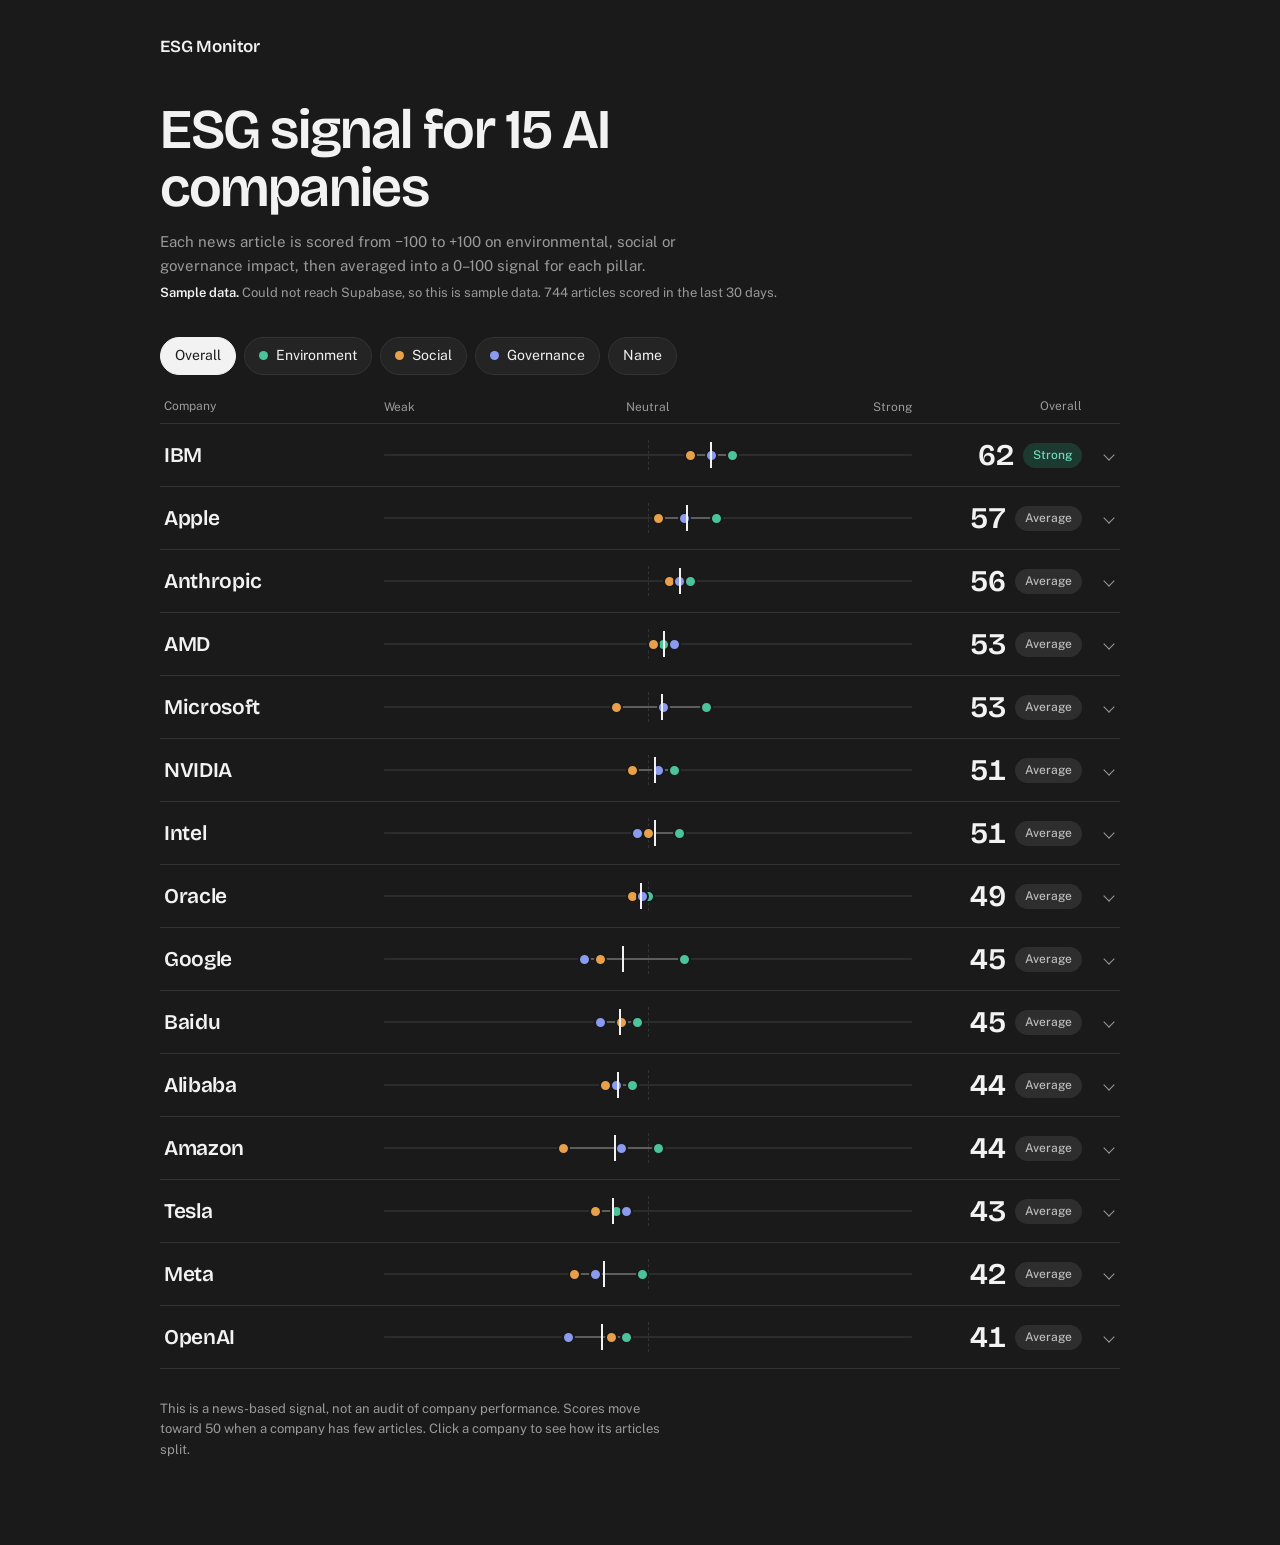
==== docs/index.html @ 1eeaef4a "deploy via pages" ====
<!doctype html>
<html lang="en">
<head>
<meta charset="utf-8">
<meta name="viewport" content="width=device-width, initial-scale=1, viewport-fit=cover">
<title>ESG signal</title>
<link rel="preconnect" href="https://fonts.googleapis.com">
<link rel="preconnect" href="https://fonts.gstatic.com" crossorigin>
<link href="https://fonts.googleapis.com/css2?family=Bricolage+Grotesque:opsz,wght@12..96,400..700&family=Public+Sans:wght@400;500;600&display=swap" rel="stylesheet">
<style>
:root{
  --bg:#1a1a1a;   /* page background */
  --surf:#242424; /* sort pills and row hover */
  --ink:#f2f2f2;  /* main text */
  --mute:#9a9a9a; /* secondary text */
  --line:#333333; /* dividers */
  --track:#2c2c2c;/* empty bar tracks */
  --e:#4cc49a;--s:#e8a04a;--g:#8a9bf0;
  --strong:#6fd9b9;--strong-bg:#1d3a31;--avg:#bdbdbd;--avg-bg:#2e2e2e;--weak:#f09a8a;--weak-bg:#442a2d;
  --neg:#e57a6a;--neu:#4a4a4a;--pos:#4cc49a;
  --display:"Bricolage Grotesque",Georgia,serif;--body:"Public Sans",system-ui,-apple-system,"Segoe UI",sans-serif;
  color-scheme:dark;box-sizing:border-box;
  padding-top:env(safe-area-inset-top,0px);padding-bottom:env(safe-area-inset-bottom,0px);
}

html{scroll-padding-top:env(safe-area-inset-top,0px)}
*{box-sizing:border-box}
body{margin:0;background:var(--bg);color:var(--ink);font:400 15px/1.55 var(--body)}
.wrap{max-width:1000px;margin:0 auto;padding:36px 20px 72px}
.bar{display:flex;justify-content:space-between;align-items:center;margin-bottom:44px}
.brand{font:600 17px var(--display);letter-spacing:-.01em}
button{font:inherit;color:inherit;cursor:pointer}
.ghost{background:none;border:1px solid var(--line);border-radius:8px;padding:6px 12px;color:var(--mute)}
.ghost:hover{color:var(--ink);border-color:var(--mute)}
h1{font:600 clamp(36px,6vw,56px)/1.03 var(--display);letter-spacing:-.025em;margin:0 0 14px;max-width:16ch}
.lede{margin:0 0 6px;max-width:58ch;color:var(--mute)}
.status{margin:0 0 34px;font-size:13px;color:var(--mute)}
.status b{font-weight:600;color:var(--ink)}
.sorts{display:flex;flex-wrap:wrap;gap:8px;margin-bottom:22px}
.sorts button{display:flex;align-items:center;gap:8px;background:var(--surf);border:1px solid var(--line);border-radius:99px;padding:7px 14px;font-size:14px}
.sorts button[aria-pressed="true"]{background:var(--ink);color:var(--bg);border-color:var(--ink)}
.sorts i{width:9px;height:9px;border-radius:50%;display:block}
.cols,.head{display:grid;grid-template-columns:minmax(120px,200px) 1fr 150px 14px;gap:20px;align-items:center}
.cols{font-size:12px;color:var(--mute);padding:0 4px 8px}
.axis{position:relative;height:16px}
.axis span{position:absolute;transform:translateX(-50%);white-space:nowrap}
.axis span:first-child{transform:none}.axis span:last-child{transform:translateX(-100%)}
.list{list-style:none;margin:0;padding:0;border-top:1px solid var(--line)}
.row{border-bottom:1px solid var(--line)}
.head{all:unset;box-sizing:border-box;width:100%;display:grid;grid-template-columns:minmax(120px,200px) 1fr 150px 14px;gap:20px;align-items:center;padding:16px 4px;cursor:pointer}
.head:hover{background:var(--surf)}
.head:focus-visible{outline:2px solid var(--ink);outline-offset:-2px}
.name{font:600 21px/1.1 var(--display);letter-spacing:-.015em}
.plot{position:relative;height:30px}
.plot .mid{position:absolute;left:50%;top:0;bottom:0;border-left:1px dashed var(--line)}
.plot .rail{position:absolute;left:0;right:0;top:50%;height:2px;margin-top:-1px;background:var(--track);border-radius:2px}
.plot .span{position:absolute;top:50%;height:2px;margin-top:-1px;background:var(--mute);opacity:.45}
.dot{position:absolute;top:50%;width:13px;height:13px;border-radius:50%;margin:-6.5px 0 0 -6.5px;left:50%;border:2px solid var(--bg)}
.go .dot,.go .span,.go .avg{transition:left .9s cubic-bezier(.2,.7,.2,1),width .9s cubic-bezier(.2,.7,.2,1)}
.avg{position:absolute;top:2px;bottom:2px;width:2px;margin-left:-1px;background:var(--ink);left:50%}
.tot{display:flex;align-items:center;justify-content:flex-end;gap:10px}
.tot b{font:600 30px/1 var(--display);letter-spacing:-.02em;font-variant-numeric:tabular-nums}
.pill{font-size:12px;font-weight:500;border-radius:99px;padding:3px 10px}
.Strong{color:var(--strong);background:var(--strong-bg)}.Average{color:var(--avg);background:var(--avg-bg)}.Weak{color:var(--weak);background:var(--weak-bg)}
.chev{width:8px;height:8px;border-right:1.5px solid var(--mute);border-bottom:1.5px solid var(--mute);transform:rotate(45deg);transition:transform .2s;justify-self:center}
.head[aria-expanded="true"] .chev{transform:rotate(-135deg)}
.detail{display:grid;grid-template-columns:repeat(3,1fr);gap:28px;padding:6px 4px 24px}
.detail[hidden]{display:none}
.pt{display:flex;align-items:center;gap:8px;font-weight:500}
.pt i{width:9px;height:9px;border-radius:50%;display:block}
.pt b{margin-left:auto;font:600 20px var(--display);font-variant-numeric:tabular-nums}
.split{display:flex;height:8px;gap:2px;margin:10px 0 8px;border-radius:4px;overflow:hidden;background:var(--track)}
.split i{display:block}
.pd p{margin:0;font-size:13px;color:var(--mute)}
.note{margin-top:30px;font-size:13px;color:var(--mute);max-width:64ch}
@media (max-width:720px){
  .cols{display:none}
  .head{grid-template-columns:1fr auto 14px;gap:10px 14px}
  .plot{grid-column:1/-1;order:5}
  .detail{grid-template-columns:1fr;gap:18px}
}
@media (prefers-reduced-motion:reduce){*{transition:none!important}}
</style>
</head>
<body>
<div class="wrap">
  <div class="bar"><span class="brand">ESG Monitor</span></div>
  <h1>ESG signal for 15 AI companies</h1>
  <p class="lede">Each news article is scored from −100 to +100 on environmental, social or governance impact, then averaged into a 0–100 signal for each pillar.</p>
  <p class="status" id="status"></p>
  <div class="sorts" id="sorts" role="group" aria-label="Sort companies"></div>
  <div class="cols"><span>Company</span><div class="axis"><span style="left:0">Weak</span><span style="left:50%">Neutral</span><span style="left:100%">Strong</span></div><span style="text-align:right">Overall</span><span></span></div>
  <ol class="list" id="list"></ol>
  <p class="note">This is a news-based signal, not an audit of company performance. Scores move toward 50 when a company has few articles. Click a company to see how its articles split.</p>
</div>
<script>
const CONFIG={SUPABASE_URL:"https://bkmofesvesfrdrikhyet.supabase.co",SUPABASE_ANON_KEY:"sb_publishable_wCniCrnngtvjRLy9yF5-jA_HOzX_9GN"};
const PIL=[["e","Environment"],["s","Social"],["g","Governance"]];
const DEMO=[["NVIDIA",55,47,52,64],["Microsoft",61,44,53,71],["Google",57,41,38,88],["Meta",49,36,40,93],["OpenAI",46,43,35,57],["Amazon",52,34,45,80],["Anthropic",58,54,56,39],["Apple",63,52,57,52],["Tesla",44,40,46,67],["IBM",66,58,62,28],["AMD",53,51,55,22],["Oracle",50,47,49,25],["Intel",56,50,48,31],["Baidu",48,45,41,12],["Alibaba",47,42,44,15]];
const lab=v=>v>=60?"Strong":v<40?"Weak":"Average";
const mk=(sc,n)=>{const neg=Math.round(n*(100-sc)/160),pos=Math.round(n*sc/160);return{score:sc,n,neg,pos,neu:n-neg-pos}};
const demo=()=>DEMO.map(([company,e,s,g,n])=>{const a=Math.round(n*.28),b=Math.round(n*.37),o=(e+s+g)/3;return{company,e:mk(e,a),s:mk(s,b),g:mk(g,n-a-b),overall:o,label:lab(o),articles:n}});
const P=(r,k)=>r[k]||{score:50,n:0,pos:0,neu:0,neg:0};
const esc=t=>String(t).replace(/[&<>"]/g,c=>({"&":"&amp;","<":"&lt;",">":"&gt;",'"':"&quot;"}[c]));
let rows=[],sort="overall",isDemo=true,updated=null,note="",first=true;

function sorted(){const k={overall:r=>-r.overall,name:r=>r.company,e:r=>-P(r,"e").score,s:r=>-P(r,"s").score,g:r=>-P(r,"g").score}[sort];
  return [...rows].sort((a,b)=>k(a)>k(b)?1:k(a)<k(b)?-1:0)}

function renderSorts(){
  const opts=[["overall","Overall",""],...PIL.map(([k,n])=>[k,n,`var(--${k})`]),["name","Name",""]];
  document.getElementById("sorts").innerHTML=opts.map(([k,n,c])=>
    `<button type="button" data-sort="${k}" aria-pressed="${sort===k}">${c?`<i style="background:${c}"></i>`:""}${n}</button>`).join("");
}
function renderStatus(){
  const total=rows.reduce((s,r)=>s+(r.articles||0),0);
  const d=updated?new Date(updated).toLocaleDateString(undefined,{day:"numeric",month:"short",year:"numeric"}):"";
  document.getElementById("status").innerHTML=(isDemo?`<b>Sample data.</b> ${note||"Add your Supabase details in the script to see live scores."}`:`<b>Live: </b> Updated ${d}.`)+` ${total.toLocaleString()} articles scored in the last 30 days.`;
}
function render(){
  renderSorts();renderStatus();
  const list=document.getElementById("list");
  list.className="list"+(first?" go":"");
  list.innerHTML=sorted().map(r=>{
    const vals=PIL.map(([k])=>P(r,k).score),lo=Math.min(...vals),hi=Math.max(...vals);
    const x=v=>first?50:v;
    const dots=PIL.map(([k,n])=>{const p=P(r,k);return `<i class="dot" data-x="${p.score}" style="background:var(--${k});left:${x(p.score)}%" title="${n}: ${Math.round(p.score)} (${p.n} articles)"></i>`}).join("");
    const det=PIL.map(([k,n])=>{const p=P(r,k);return `<div class="pd"><div class="pt"><i style="background:var(--${k})"></i>${n}<b>${Math.round(p.score)}</b></div>
      <div class="split"><i style="flex:${p.neg};background:var(--neg)"></i><i style="flex:${p.neu};background:var(--neu)"></i><i style="flex:${p.pos};background:var(--pos)"></i></div>
      <p>${p.n?`${p.n} articles: ${p.neg} negative, ${p.neu} neutral, ${p.pos} positive`:"No scored articles yet"}</p></div>`}).join("");
    return `<li class="row"><button class="head" type="button" aria-expanded="false">
      <span class="name">${esc(r.company)}</span>
      <span class="plot"><i class="mid"></i><i class="rail"></i><i class="span" data-l="${lo}" data-w="${hi-lo}" style="left:${first?50:lo}%;width:${first?0:hi-lo}%"></i>${dots}<i class="avg" data-x="${r.overall}" style="left:${x(r.overall)}%" title="Overall ${Math.round(r.overall)}"></i></span>
      <span class="tot"><b>${Math.round(r.overall)}</b><span class="pill ${r.label}">${r.label}</span></span><i class="chev"></i></button>
      <div class="detail" hidden>${det}</div></li>`}).join("");
  if(first){first=false;requestAnimationFrame(()=>requestAnimationFrame(()=>{
    list.querySelectorAll("[data-x]").forEach(e=>e.style.left=e.dataset.x+"%");
    list.querySelectorAll(".span").forEach(e=>{e.style.left=e.dataset.l+"%";e.style.width=e.dataset.w+"%"})}))}
}
async function load(){
  const {SUPABASE_URL:u,SUPABASE_ANON_KEY:k}=CONFIG;
  if(u&&k){try{
    const r=await fetch(`${u}/rest/v1/company_scores?select=*`,{headers:{apikey:k,Authorization:`Bearer ${k}`}});
    if(!r.ok)throw new Error(r.status);
    rows=await r.json();isDemo=false;updated=rows.map(x=>x.updated_at).filter(Boolean).sort().pop();
  }catch(e){rows=demo();note="Could not reach Supabase, so this is sample data."}}
  else rows=demo();
  render();
}
document.getElementById("sorts").addEventListener("click",e=>{const b=e.target.closest("[data-sort]");if(b){sort=b.dataset.sort;render()}});
document.getElementById("list").addEventListener("click",e=>{const h=e.target.closest(".head");if(!h)return;
  const open=h.getAttribute("aria-expanded")==="true";h.setAttribute("aria-expanded",!open);h.nextElementSibling.hidden=open});

load();
</script>
</body>
</html>
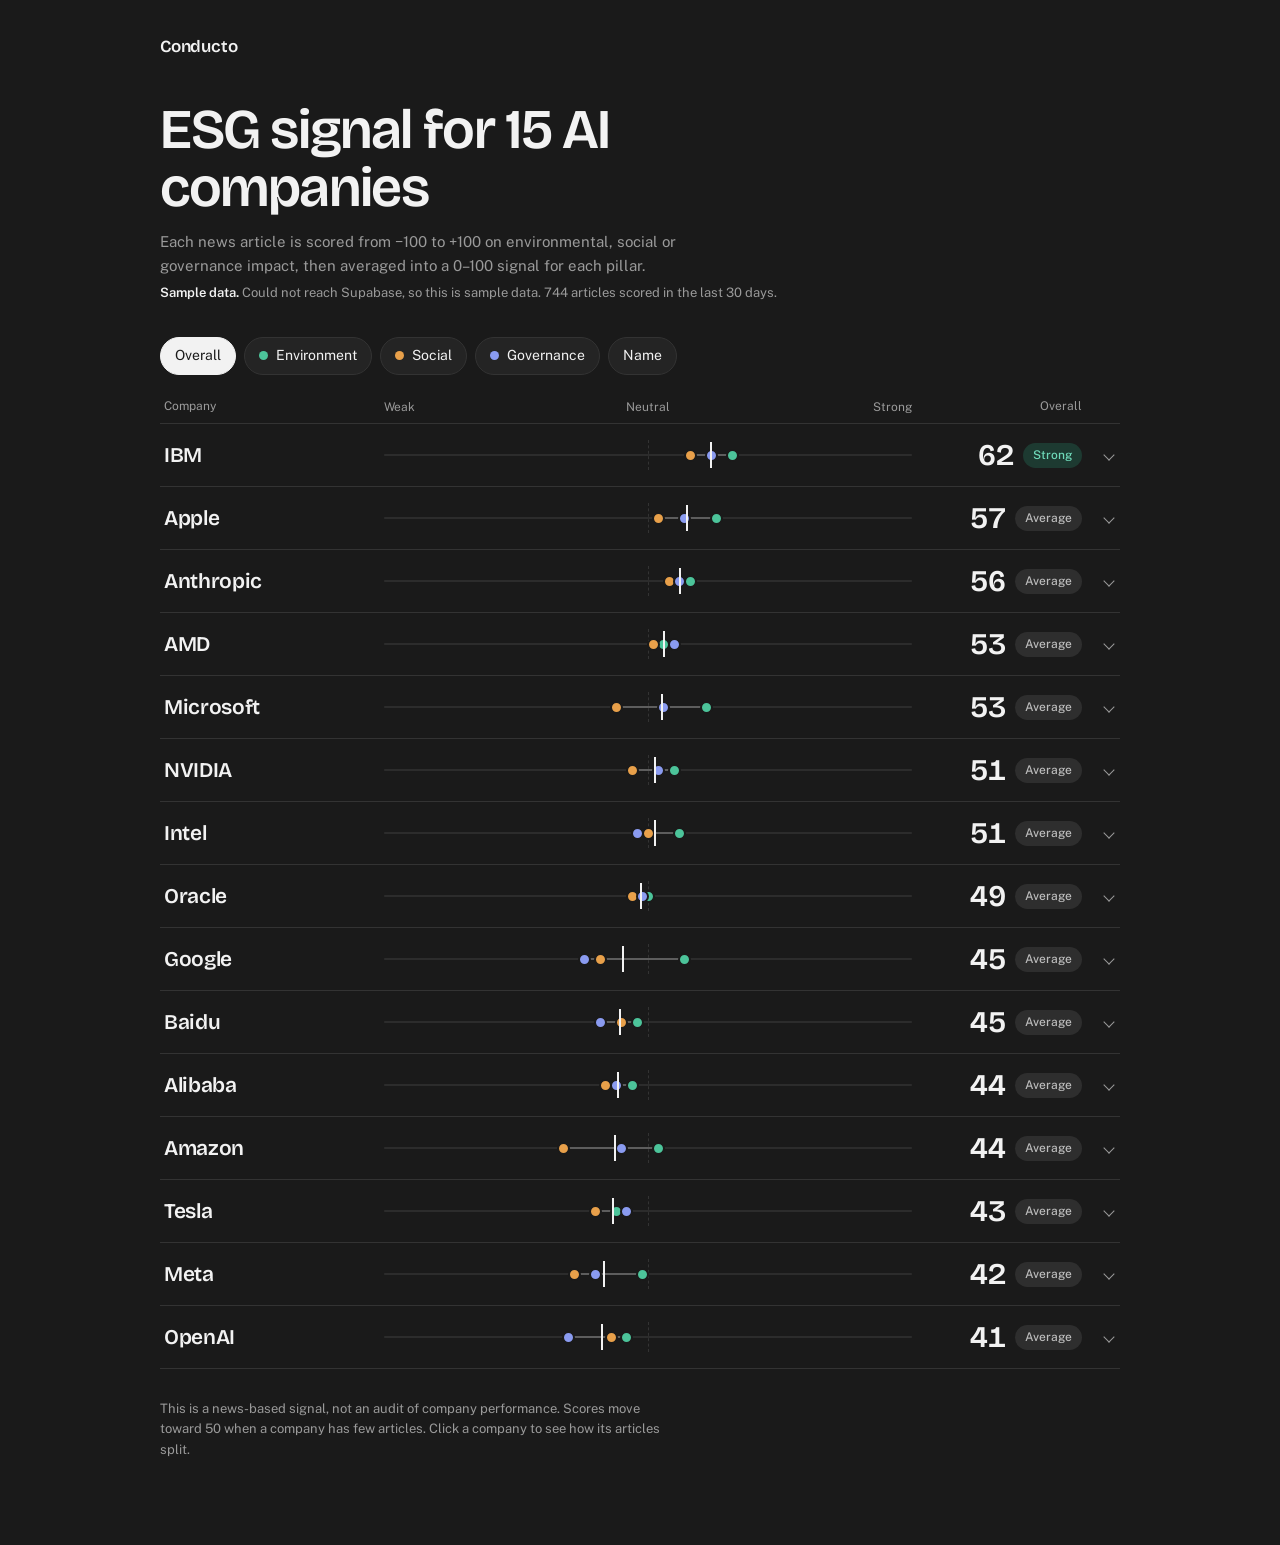
==== commit c61d3541: "Update brand name from ESG Monitor to Conducto" ====
--- a/docs/index.html
+++ b/docs/index.html
@@ -84,7 +84,7 @@
 </head>
 <body>
 <div class="wrap">
-  <div class="bar"><span class="brand">ESG Monitor</span></div>
+  <div class="bar"><span class="brand">Conducto</span></div>
   <h1>ESG signal for 15 AI companies</h1>
   <p class="lede">Each news article is scored from −100 to +100 on environmental, social or governance impact, then averaged into a 0–100 signal for each pillar.</p>
   <p class="status" id="status"></p>
@@ -114,7 +114,7 @@
 }
 function renderStatus(){
   const total=rows.reduce((s,r)=>s+(r.articles||0),0);
-  const d=updated?new Date(updated).toLocaleDateString(undefined,{day:"numeric",month:"short",year:"numeric"}):"";
+  const d=updated?new Date(updated).toLocaleDateString("en-GB",{day:"numeric",month:"short",year:"numeric",timeZone:"Asia/Kolkata"})+" ("+new Date(updated).toLocaleTimeString("en-IN",{hour:"numeric",minute:"2-digit",hour12:true,timeZone:"Asia/Kolkata"})+" IST)":"";
   document.getElementById("status").innerHTML=(isDemo?`<b>Sample data.</b> ${note||"Add your Supabase details in the script to see live scores."}`:`<b>Live: </b> Updated ${d}.`)+` ${total.toLocaleString()} articles scored in the last 30 days.`;
 }
 function render(){
